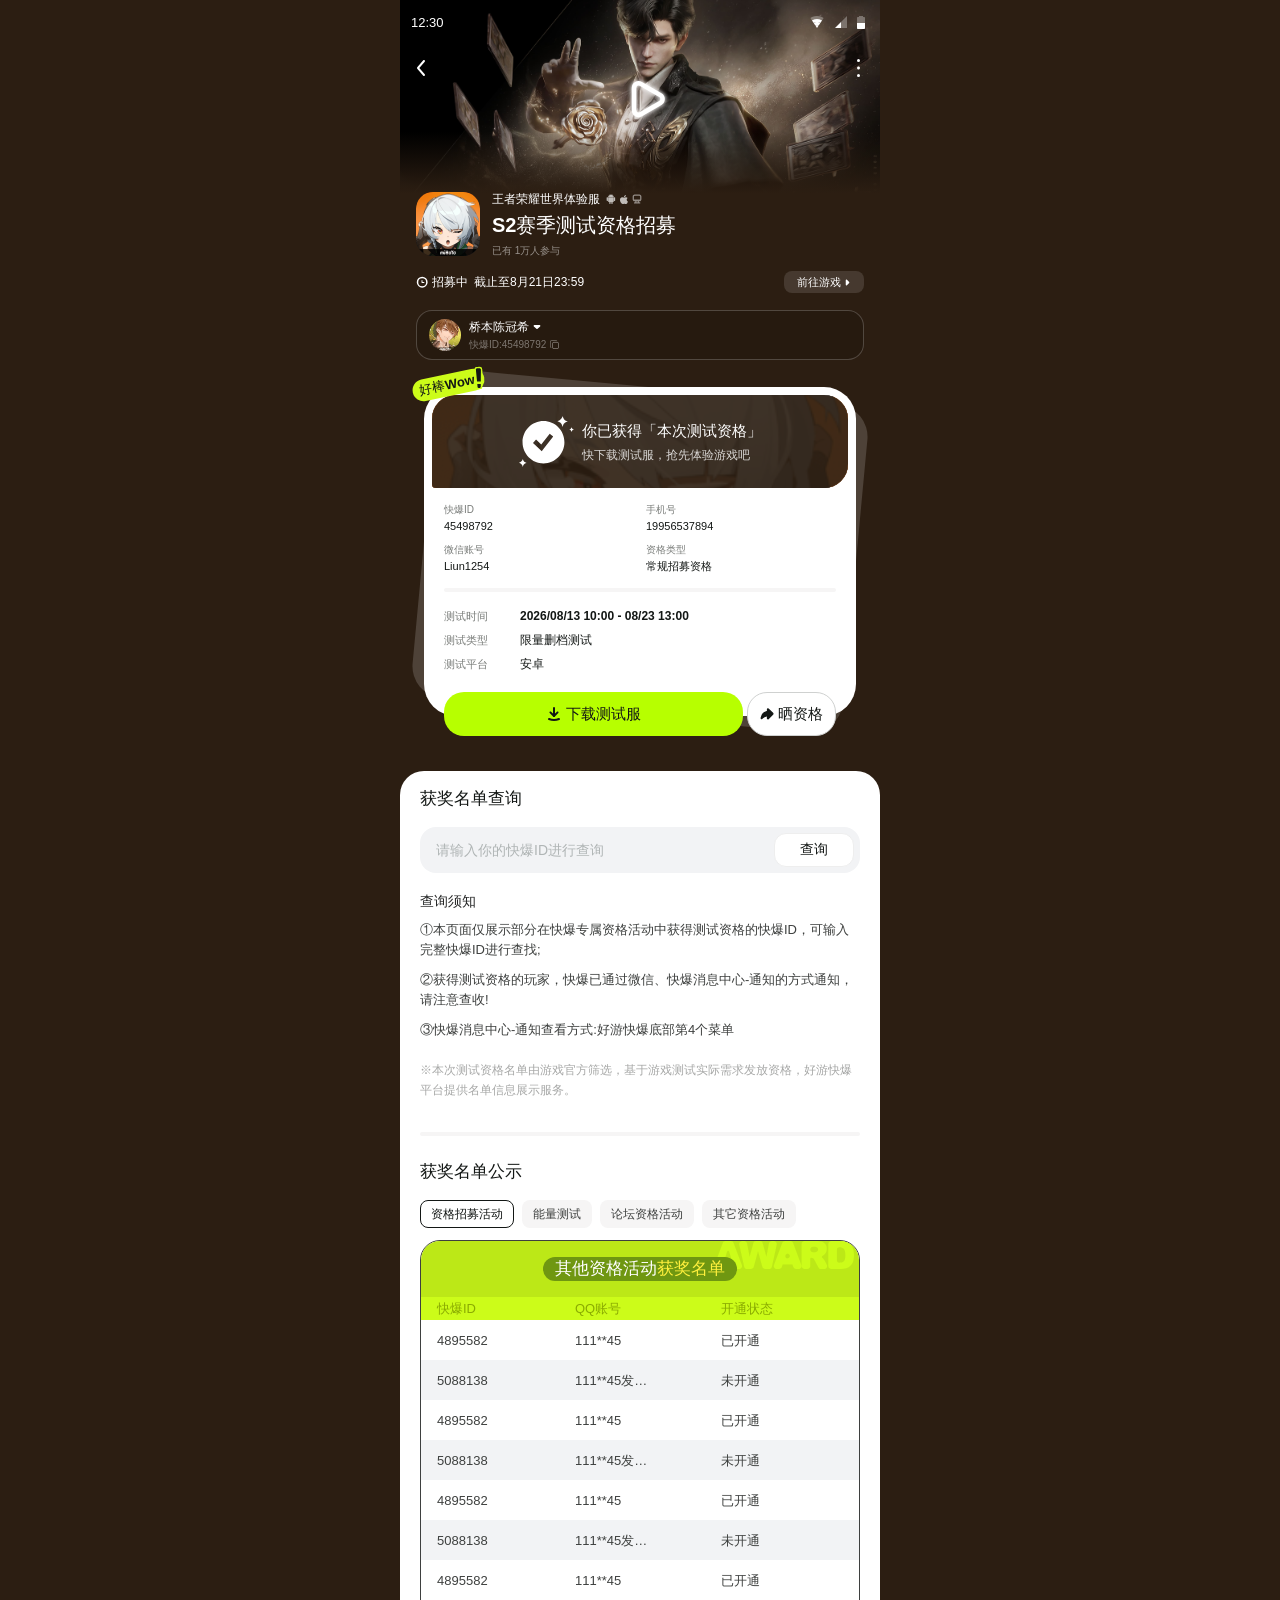
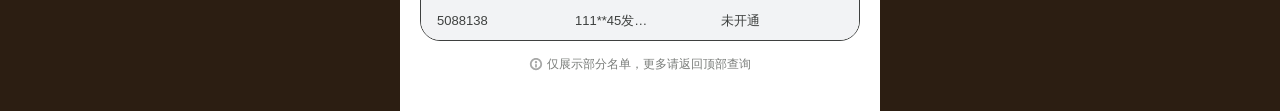
==== 测试资格招募/index.html @ 84ca40ac "Add mobile design demos and preview index" ====
<!doctype html>
<html lang="zh-CN">
<head>
  <meta charset="UTF-8">
  <meta name="viewport" content="width=device-width, initial-scale=1, viewport-fit=cover">
  <meta name="theme-color" content="#2c1e12">
  <title>S2赛季测试资格招募 · 好游快爆</title>
  <link rel="icon" href="assets/47a33.png">
  <link rel="stylesheet" href="styles.css">
</head>
<body>
<main class="page">
  <header class="hero">
    <img class="hero-art" src="assets/55c9c.png" alt="王者荣耀世界游戏宣传图">
    <div class="hero-shade"></div>
    <div class="status-bar" aria-hidden="true"><span>12:30</span><div><img src="assets/28776.svg" width="16" height="12" alt=""><img src="assets/58220.svg" width="12" height="12" alt=""><img src="assets/16924.svg" width="8" height="13" alt=""></div></div>
    <nav class="navigation" aria-label="页面导航"><button id="back" aria-label="返回"><img src="assets/d93b2.svg" width="24" height="24" alt=""></button><button id="more" aria-label="更多操作"><img src="assets/c71d7.svg" width="3" height="18" alt=""></button></nav>
    <button class="play" data-pending="暂无宣传视频，待接入视频地址" aria-label="播放游戏宣传视频"><img src="assets/e37f4.svg" width="48" height="48" alt=""></button>
    <section class="game-info" aria-label="活动信息">
      <div class="game-heading"><div class="game-logo"><img src="assets/e5491.png" alt=""><img src="assets/47a33.png" alt="游戏图标"></div><div class="game-text"><div class="game-name">王者荣耀世界体验服 <span class="platforms"><span class="android"></span><img src="assets/04fd1.svg" width="8" height="9" alt="iOS"><img src="assets/db122.svg" width="10" height="10" alt="PC"></span></div><h1>S2赛季测试资格招募</h1><p class="participants">已有 1万人参与</p></div></div>
      <div class="recruitment"><p><img src="assets/183c0.svg" width="12" height="12" alt="">招募中 <span>截止至8月21日23:59</span></p><button class="game-link" data-pending="游戏详情地址待接入">前往游戏 <img src="assets/88226.svg" width="7" height="7" alt=""></button></div>
    </section>
  </header>
  <section class="user"><img class="avatar" src="assets/72590.png" alt="桥本陈冠希的头像"><div><button class="username" data-pending="账号切换需接入登录服务">桥本陈冠希 <img src="assets/9cd64.svg" width="8" height="8" alt=""></button><button class="copy-id" id="copy-id" aria-label="复制快爆ID 45498792">快爆ID:45498792 <img src="assets/9f701.svg" width="9" height="9" alt=""></button></div></section>
  <section class="ticket-area" aria-label="我的测试资格">
    <div class="ticket-back"></div>
    <article class="ticket">
      <header class="ticket-banner"><div class="banner-images"><img src="assets/55c9c.png" alt=""><img src="assets/47a33.png" alt=""></div><img class="qualified" src="assets/fbe22.svg" width="55" height="51" alt="已获得资格"><div><h2>你已获得「本次测试资格」</h2><p>快下载测试服，抢先体验游戏吧</p></div></header>
      <dl class="account-details"><div><dt>快爆ID</dt><dd>45498792</dd></div><div><dt>手机号</dt><dd>19956537894</dd></div><div><dt>微信账号</dt><dd>Liun1254</dd></div><div><dt>资格类型</dt><dd>常规招募资格</dd></div></dl>
      <div class="ticket-divider"></div>
      <dl class="test-details"><div><dt>测试时间</dt><dd>2026/08/13 10:00 - 08/23 13:00</dd></div><div><dt>测试类型</dt><dd>限量删档测试</dd></div><div><dt>测试平台</dt><dd>安卓</dd></div></dl>
    </article>
    <div class="wow">好棒Wow<img src="assets/9abbd.svg" width="10" height="23" alt="！"></div>
    <div class="ticket-actions"><button class="download" data-pending="测试服下载链接待接入"><img src="assets/a5f9d.svg" width="16" height="16" alt="">下载测试服</button><button class="share" id="share"><img src="assets/78891.svg" width="14" height="14" alt="">晒资格</button></div>
  </section>
  <div class="content">
    <section class="lookup" id="lookup"><h2>获奖名单查询</h2><form id="search-form" class="search"><label class="sr-only" for="kuaibao-id">快爆ID</label><input id="kuaibao-id" name="id" inputmode="numeric" autocomplete="off" placeholder="请输入你的快爆ID进行查询" maxlength="20"><button type="submit">查询</button></form><p id="search-result" class="search-result" role="status" hidden></p><div class="instructions"><h3>查询须知</h3><p>①本页面仅展示部分在快爆专属资格活动中获得测试资格的快爆ID，可输入完整快爆ID进行查找;</p><p>②获得测试资格的玩家，快爆已通过微信、快爆消息中心-通知的方式通知，请注意查收!</p><p>③快爆消息中心-通知查看方式:好游快爆底部第4个菜单</p></div><p class="disclaimer">※本次测试资格名单由游戏官方筛选，基于游戏测试实际需求发放资格，好游快爆平台提供名单信息展示服务。</p></section>
    <div class="section-divider"></div>
    <section class="winners"><h2>获奖名单公示</h2><div class="tabs" role="tablist" aria-label="资格活动"><button role="tab" aria-selected="true" aria-controls="winner-panel" id="tab-0">资格招募活动</button><button role="tab" aria-selected="false" aria-controls="winner-panel" id="tab-1" tabindex="-1">能量测试</button><button role="tab" aria-selected="false" aria-controls="winner-panel" id="tab-2" tabindex="-1">论坛资格活动</button><button role="tab" aria-selected="false" aria-controls="winner-panel" id="tab-3" tabindex="-1">其它资格活动</button></div><div id="winner-panel" role="tabpanel" aria-labelledby="tab-0"><div class="winner-table"><div class="table-title"><img src="assets/0fa0a.svg" width="141" height="28" alt=""><h3><span id="activity-name">其他资格活动</span><em>获奖名单</em></h3></div><table><thead><tr><th scope="col">快爆ID</th><th scope="col">QQ账号</th><th scope="col">开通状态</th></tr></thead><tbody id="winner-rows"></tbody></table></div><p class="empty-state" id="empty-state" hidden>该活动暂无演示名单</p></div><a class="table-note" href="#lookup"><img src="assets/b18db.svg" width="14" height="14" alt="">仅展示部分名单，更多请返回顶部查询</a></section>
  </div>
</main>
<div class="toast" id="toast" role="status" hidden></div>
<script src="app.js"></script>
</body>
</html>
---- 测试资格招募/styles.css ----
:root{color-scheme:light;--brown:#2c1e12;--ink:#131715;--muted:#7a7d7a;--lime:#ccfc19;--green:#b7ff00;--soft:#f6f5f5;--row:#f2f3f5;font-family:"Source Han Sans CN","Noto Sans CJK SC","PingFang SC","Microsoft YaHei",sans-serif;color:var(--ink);font-synthesis:none}*{box-sizing:border-box}body{margin:0;background:var(--brown)}button,input{font:inherit}button,a,input{-webkit-tap-highlight-color:transparent}button{cursor:pointer;border:0;background:none;color:inherit;padding:0}button:focus-visible,a:focus-visible{outline:2px solid #43b919;outline-offset:4px}img{vertical-align:middle}p,h1,h2,h3,dl,dd{margin:0}.page{width:100%;max-width:480px;margin:auto;overflow:clip;background:var(--brown);padding-top:env(safe-area-inset-top)}.hero{height:298px;position:relative;color:white}.hero-art{position:absolute;inset:0 0 auto;width:100%;aspect-ratio:16/9;object-fit:cover}.hero-shade{position:absolute;top:120px;left:0;right:0;height:154px;background:linear-gradient(transparent,var(--brown) 40%)}.status-bar{position:relative;height:44px;display:flex;align-items:center;justify-content:space-between;padding:0 15px 0 11px;font-family:Arial,sans-serif;font-size:13px}.status-bar>div{display:flex;gap:10px;align-items:center}.navigation{position:relative;height:48px;display:flex;align-items:center;justify-content:space-between;padding:0 10px 0 16px}.navigation button{width:24px;height:32px;display:grid;place-items:center}.play{position:absolute;top:75px;left:calc(50% - 18.5px);width:48px;height:48px}.game-info{position:absolute;top:169px;left:0;width:100%;padding:8px 16px;display:grid;gap:12px}.game-heading{display:flex;gap:12px;align-items:center}.game-logo{width:64px;height:64px;position:relative;flex:none}.game-logo img{position:absolute;width:64px;height:64px;object-fit:cover;border-radius:17px}.game-text{min-width:0;display:grid;gap:4px;padding-top:2px}.game-name{display:flex;align-items:center;font-size:12px;line-height:15px;font-weight:500;white-space:nowrap}.platforms{display:inline-flex;align-items:center;gap:4px;padding:3px 6px;opacity:.7}.android{height:10px;width:10px;background:white;mask:url('assets/51c42.png') center/10px 10px no-repeat;-webkit-mask:url('assets/51c42.png') center/10px 10px no-repeat}h1{font-size:20px;line-height:28px;font-weight:700;white-space:nowrap}.participants{font-size:10px;line-height:16px;opacity:.5}.recruitment{display:flex;align-items:center;justify-content:space-between;gap:8px;font-size:12px;line-height:16px}.recruitment p{display:flex;align-items:center;gap:4px;white-space:nowrap}.recruitment p span{margin-left:2px}.game-link{display:flex;align-items:center;justify-content:center;gap:3px;background:#ffffff1f;border-radius:8px;padding:5px 0;width:80px;flex:none;font-size:11px;line-height:12px}.user{margin:0 16px;min-height:50px;padding:8px 12px;border:.5px solid #fff3;border-radius:16px;display:flex;align-items:center;gap:8px;background:#0000001f;color:white}.avatar{width:32px;height:32px;object-fit:cover;border-radius:50%}.username{font-size:12px;line-height:14px;display:flex;align-items:center;gap:4px}.username img{transform:rotate(90deg)}.copy-id{margin-top:5px;display:flex;align-items:center;gap:4px;font-size:10px;line-height:12px;color:#ffffff66}.ticket-area{position:relative;margin:27px 24px 0;isolation:isolate;padding-bottom:31px}.ticket-back{position:absolute;inset:0 0 31px;background:#ffffff29;border-radius:32px;transform:rotate(5.34deg);z-index:-1}.ticket{border-radius:32px;background:white;padding:8px 8px 32px;display:flex;flex-direction:column;gap:4px}.ticket-banner{height:93px;position:relative;overflow:hidden;border-radius:24px 24px 24px 4px;display:flex;align-items:center;justify-content:center;gap:8px;color:white}.banner-images{position:absolute;inset:0;background:var(--brown)}.banner-images img{position:absolute;inset:0;width:100%;height:100%;object-fit:cover}.banner-images:after{content:"";position:absolute;inset:0;background:#2c1e12e6}.qualified,.ticket-banner>div:last-child{position:relative}.ticket-banner h2{font-size:15px;line-height:18px;font-weight:700;white-space:nowrap}.ticket-banner p{font-size:12px;line-height:14px;margin-top:8px;opacity:.8;white-space:nowrap}.account-details{padding:12px;display:grid;grid-template-columns:1fr 1fr;gap:12px;line-height:12px}.account-details dt{font-size:10px;color:var(--muted);margin-bottom:4px}.account-details dd{font-size:11px;font-weight:500}.ticket-divider{height:4px;border-radius:20px;background:var(--soft);margin:0 12px}.test-details{padding:8px 12px}.test-details>div{display:grid;grid-template-columns:76px 1fr;align-items:center;min-height:24px}.test-details dt{font-size:11px;line-height:13px;color:var(--muted)}.test-details dd{font-size:12px;line-height:14px;font-weight:700;white-space:nowrap}.wow{position:absolute;top:-13px;left:-12px;transform:rotate(-12deg);background:var(--lime);height:22px;padding-left:7px;border-radius:11px;display:flex;align-items:center;font-size:13px;font-weight:700}.wow img{align-self:flex-start;margin-top:-1px}.ticket-actions{position:absolute;bottom:11px;left:20px;right:20px;display:flex;gap:4px}.ticket-actions button{height:44px;display:flex;align-items:center;justify-content:center;gap:4px;border-radius:20px;font-size:15px;line-height:18px;white-space:nowrap}.download{flex:1;background:var(--green);font-weight:700}.share{border:1px solid #cfd1d0;background:white;padding:10px 12px;font-weight:500}.content{margin-top:24px;background:white;border-radius:24px 24px 0 0;padding-bottom:env(safe-area-inset-bottom)}.lookup,.winners{padding:8px 20px 24px}.content h2{font-size:17px;line-height:24px;height:40px;display:flex;align-items:center;font-weight:700;margin-bottom:8px}.search{height:46px;display:flex;align-items:center;gap:4px;padding:6px 6px 6px 14px;border-radius:16px;background:var(--row);margin-bottom:20px}.search input{min-width:0;flex:1;border:0;outline:0;background:transparent;font-size:14px;line-height:21px;color:var(--ink)}.search:focus-within{outline:1px solid #7a7d7a}.search input::placeholder{color:#b0b5b5}.search button{width:80px;height:34px;flex:none;border:1px solid #eee;background:white;border-radius:12px;font-size:14px}.instructions{display:grid;gap:10px}.instructions h3{font-size:14px;font-weight:400;line-height:17px;color:#252626}.instructions p{font-size:13px;line-height:20px;color:#3e403f}.disclaimer{margin-top:20px;font-size:12px;line-height:20px;color:#a7a8a7}.section-divider{height:4px;background:var(--soft);border-radius:20px;margin:8px 20px}.tabs{display:flex;gap:8px;overflow-x:auto;scrollbar-width:none;margin-right:-20px;padding-right:20px}.tabs::-webkit-scrollbar{display:none}.tabs button{flex:none;height:28px;padding:0 10px;border:1px solid transparent;border-radius:8px;background:var(--soft);font-size:12px;line-height:14px;color:#3e403f;font-weight:500;white-space:nowrap}.tabs button[aria-selected=true]{background:white;border-color:var(--ink);color:var(--ink)}#winner-panel{padding-top:12px}.winner-table{overflow:hidden;border:1px solid #3e403f;border-radius:20px}.table-title{background:#bce817;position:relative;text-align:center;padding:16px 0}.table-title>img{position:absolute;right:5px;top:0}.table-title h3{position:relative;display:inline-block;padding:2px 12px;border-radius:20px;background:#6f9711;font-size:17px;font-weight:500;line-height:20px;color:white}.table-title em{font-style:normal;color:#fff03d}table{border-collapse:collapse;width:100%;table-layout:fixed;text-align:left;font-size:13px;line-height:15px}th{background:var(--lime);color:#8aab02;font-weight:500;padding:4px 8px}td{height:40px;padding:10px 8px;color:#3e403f;overflow:hidden;text-overflow:ellipsis;white-space:nowrap}th:first-child,td:first-child{padding-left:16px}th:last-child,td:last-child{padding-right:16px}tbody tr:nth-child(even){background:var(--row)}.table-note{display:flex;justify-content:center;align-items:center;gap:4px;padding:16px 0;font-size:12px;line-height:14px;color:var(--muted);text-decoration:none}.toast{position:fixed;left:50%;bottom:calc(32px + env(safe-area-inset-bottom));transform:translateX(-50%);background:#131715ee;color:white;padding:12px 18px;border-radius:12px;font-size:13px;max-width:calc(100vw - 32px);width:max-content;z-index:10}.search-result{font-size:13px;line-height:20px;background:#f2f8e7;border-radius:12px;padding:12px;margin:-8px 0 20px}.empty-state{padding:30px 0;text-align:center;color:var(--muted);font-size:13px}.sr-only{position:absolute;width:1px;height:1px;overflow:hidden;clip-path:inset(50%)}[hidden]{display:none!important}html{scroll-behavior:smooth}#lookup{scroll-margin-top:12px}@media(max-width:359px){h1{font-size:18px}.game-heading{gap:8px}.game-name{font-size:11px}.platforms{padding-left:3px;padding-right:0}.game-link{width:67px}.recruitment{font-size:11px}.ticket-area{margin-left:20px;margin-right:20px}.ticket-banner{gap:4px}.qualified{width:44px;height:auto}.ticket-banner h2{font-size:13px}.ticket-banner p{font-size:10px}.test-details>div{grid-template-columns:60px 1fr}.test-details dd{font-size:10px}.ticket-actions{left:12px;right:12px}.search{padding-left:10px}.search input{font-size:12px}.search button{width:64px}.table-title h3{font-size:15px}.table-note{font-size:11px}}@media(min-width:400px){.hero{height:310px}.game-info{top:181px}.hero-shade{top:132px}}@media(prefers-reduced-motion:reduce){html{scroll-behavior:auto}}
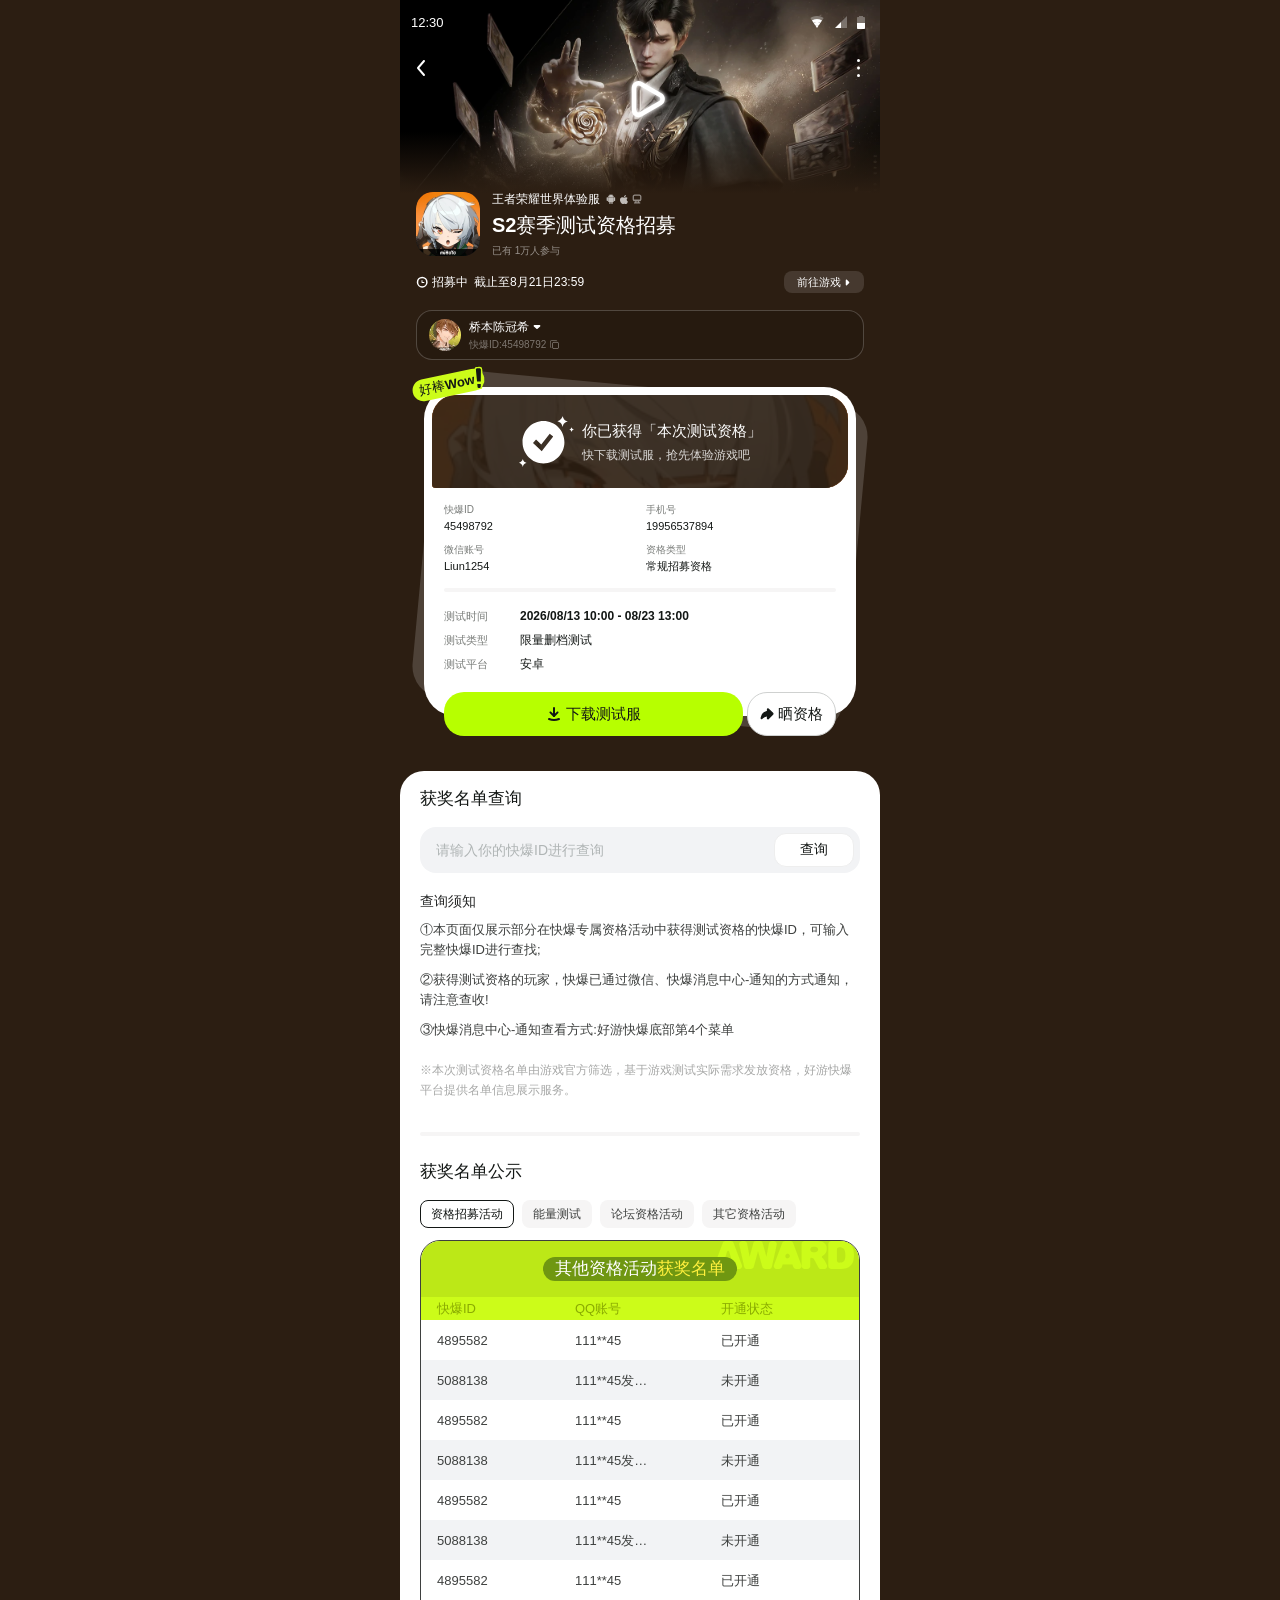
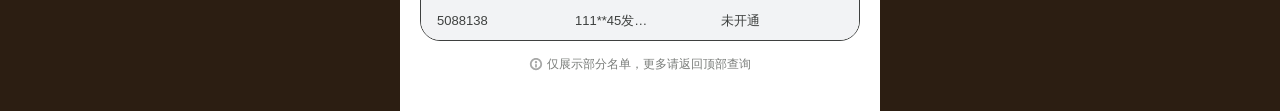
==== commit ebfe819e: "Optimize demo images and load hero animation after lightweight poster" ====
--- a/测试资格招募/index.html
+++ b/测试资格招募/index.html
@@ -5,27 +5,27 @@
   <meta name="viewport" content="width=device-width, initial-scale=1, viewport-fit=cover">
   <meta name="theme-color" content="#2c1e12">
   <title>S2赛季测试资格招募 · 好游快爆</title>
-  <link rel="icon" href="assets/47a33.png">
-  <link rel="stylesheet" href="styles.css">
+  <link rel="icon" href="assets/47a33.webp">
+  <link rel="stylesheet" href="styles.css?v=assets-2">
 </head>
 <body>
 <main class="page">
   <header class="hero">
-    <img class="hero-art" src="assets/55c9c.png" alt="王者荣耀世界游戏宣传图">
+    <img class="hero-art" fetchpriority="high" src="assets/55c9c.webp" alt="王者荣耀世界游戏宣传图">
     <div class="hero-shade"></div>
     <div class="status-bar" aria-hidden="true"><span>12:30</span><div><img src="assets/28776.svg" width="16" height="12" alt=""><img src="assets/58220.svg" width="12" height="12" alt=""><img src="assets/16924.svg" width="8" height="13" alt=""></div></div>
     <nav class="navigation" aria-label="页面导航"><button id="back" aria-label="返回"><img src="assets/d93b2.svg" width="24" height="24" alt=""></button><button id="more" aria-label="更多操作"><img src="assets/c71d7.svg" width="3" height="18" alt=""></button></nav>
     <button class="play" data-pending="暂无宣传视频，待接入视频地址" aria-label="播放游戏宣传视频"><img src="assets/e37f4.svg" width="48" height="48" alt=""></button>
     <section class="game-info" aria-label="活动信息">
-      <div class="game-heading"><div class="game-logo"><img src="assets/e5491.png" alt=""><img src="assets/47a33.png" alt="游戏图标"></div><div class="game-text"><div class="game-name">王者荣耀世界体验服 <span class="platforms"><span class="android"></span><img src="assets/04fd1.svg" width="8" height="9" alt="iOS"><img src="assets/db122.svg" width="10" height="10" alt="PC"></span></div><h1>S2赛季测试资格招募</h1><p class="participants">已有 1万人参与</p></div></div>
+      <div class="game-heading"><div class="game-logo"><img src="assets/e5491.webp" alt=""><img src="assets/47a33.webp" alt="游戏图标"></div><div class="game-text"><div class="game-name">王者荣耀世界体验服 <span class="platforms"><span class="android"></span><img src="assets/04fd1.svg" width="8" height="9" alt="iOS"><img src="assets/db122.svg" width="10" height="10" alt="PC"></span></div><h1>S2赛季测试资格招募</h1><p class="participants">已有 1万人参与</p></div></div>
       <div class="recruitment"><p><img src="assets/183c0.svg" width="12" height="12" alt="">招募中 <span>截止至8月21日23:59</span></p><button class="game-link" data-pending="游戏详情地址待接入">前往游戏 <img src="assets/88226.svg" width="7" height="7" alt=""></button></div>
     </section>
   </header>
-  <section class="user"><img class="avatar" src="assets/72590.png" alt="桥本陈冠希的头像"><div><button class="username" data-pending="账号切换需接入登录服务">桥本陈冠希 <img src="assets/9cd64.svg" width="8" height="8" alt=""></button><button class="copy-id" id="copy-id" aria-label="复制快爆ID 45498792">快爆ID:45498792 <img src="assets/9f701.svg" width="9" height="9" alt=""></button></div></section>
+  <section class="user"><img class="avatar" src="assets/72590.webp" alt="桥本陈冠希的头像"><div><button class="username" data-pending="账号切换需接入登录服务">桥本陈冠希 <img src="assets/9cd64.svg" width="8" height="8" alt=""></button><button class="copy-id" id="copy-id" aria-label="复制快爆ID 45498792">快爆ID:45498792 <img src="assets/9f701.svg" width="9" height="9" alt=""></button></div></section>
   <section class="ticket-area" aria-label="我的测试资格">
     <div class="ticket-back"></div>
     <article class="ticket">
-      <header class="ticket-banner"><div class="banner-images"><img src="assets/55c9c.png" alt=""><img src="assets/47a33.png" alt=""></div><img class="qualified" src="assets/fbe22.svg" width="55" height="51" alt="已获得资格"><div><h2>你已获得「本次测试资格」</h2><p>快下载测试服，抢先体验游戏吧</p></div></header>
+      <header class="ticket-banner"><div class="banner-images"><img src="assets/55c9c.webp" alt=""><img src="assets/47a33.webp" alt=""></div><img class="qualified" src="assets/fbe22.svg" width="55" height="51" alt="已获得资格"><div><h2>你已获得「本次测试资格」</h2><p>快下载测试服，抢先体验游戏吧</p></div></header>
       <dl class="account-details"><div><dt>快爆ID</dt><dd>45498792</dd></div><div><dt>手机号</dt><dd>19956537894</dd></div><div><dt>微信账号</dt><dd>Liun1254</dd></div><div><dt>资格类型</dt><dd>常规招募资格</dd></div></dl>
       <div class="ticket-divider"></div>
       <dl class="test-details"><div><dt>测试时间</dt><dd>2026/08/13 10:00 - 08/23 13:00</dd></div><div><dt>测试类型</dt><dd>限量删档测试</dd></div><div><dt>测试平台</dt><dd>安卓</dd></div></dl>
@@ -40,6 +40,6 @@
   </div>
 </main>
 <div class="toast" id="toast" role="status" hidden></div>
-<script src="app.js"></script>
+<script src="app.js?v=assets-2"></script>
 </body>
 </html>
